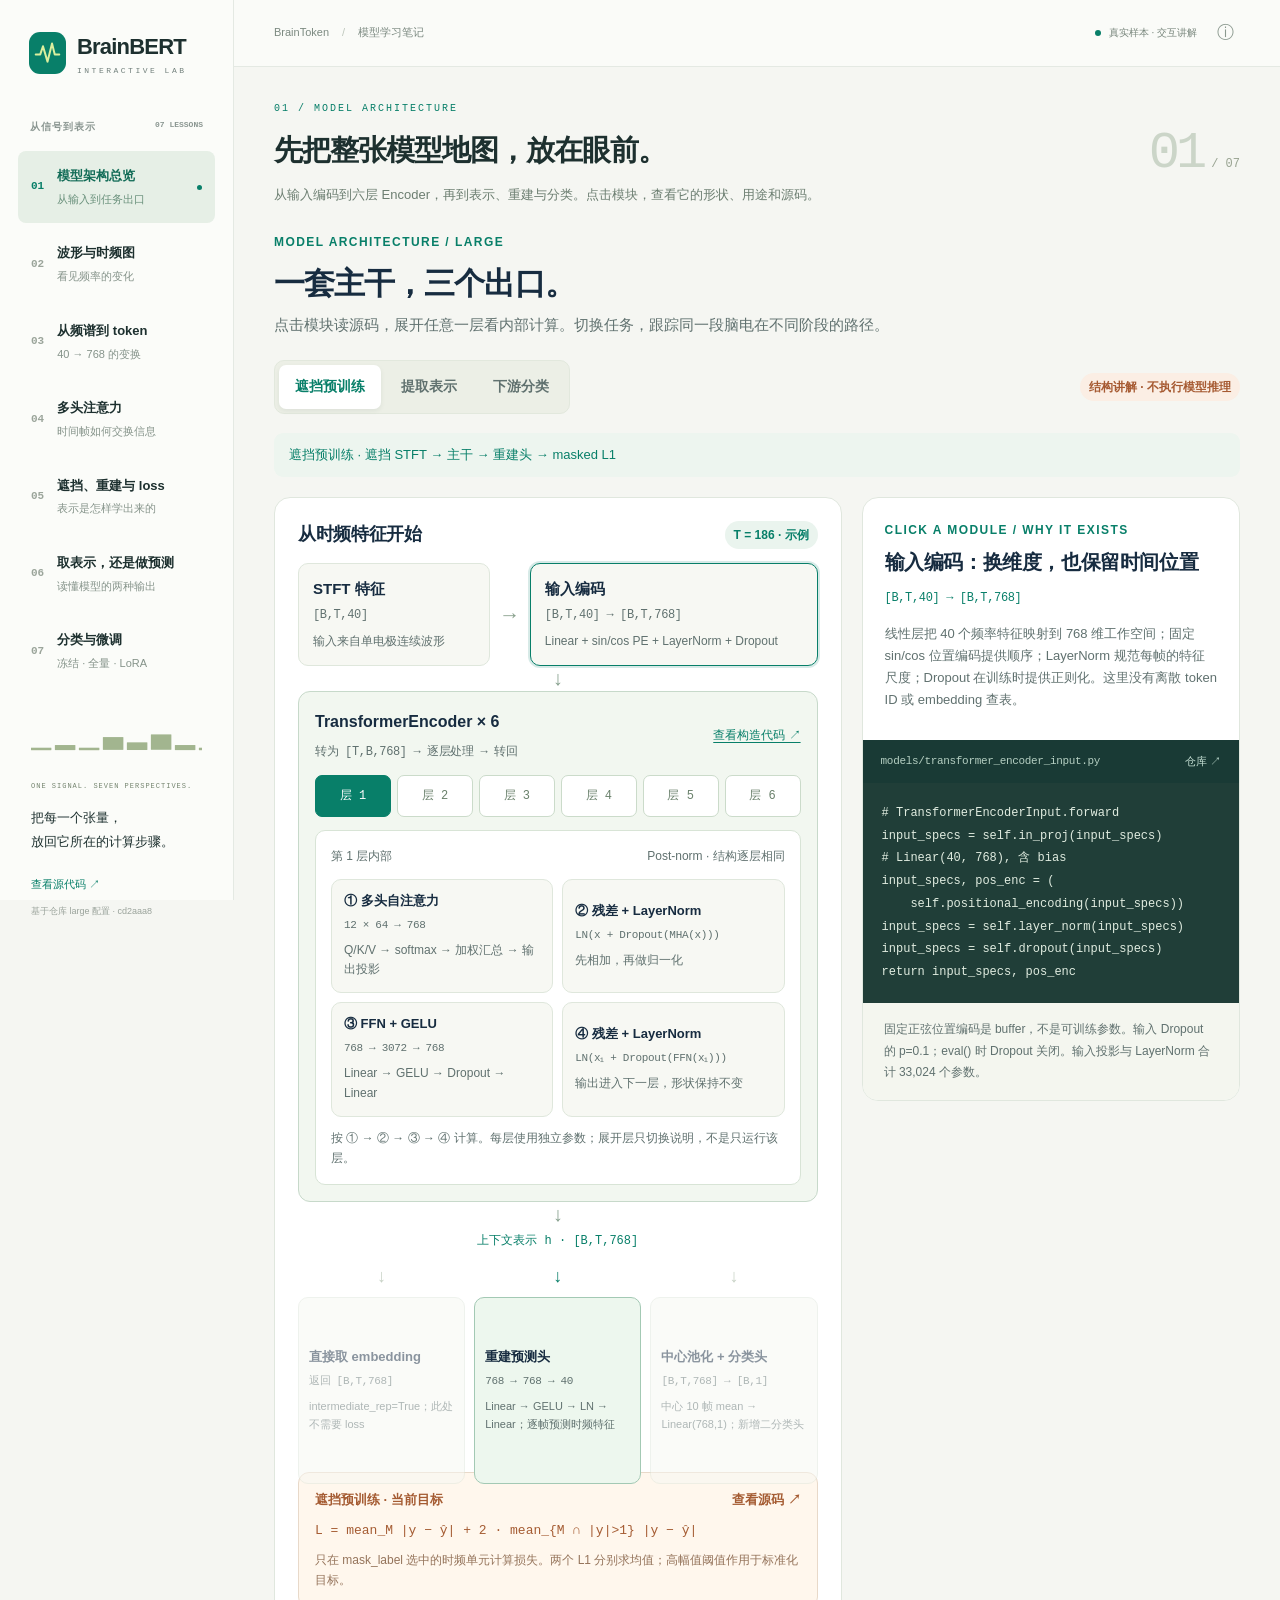
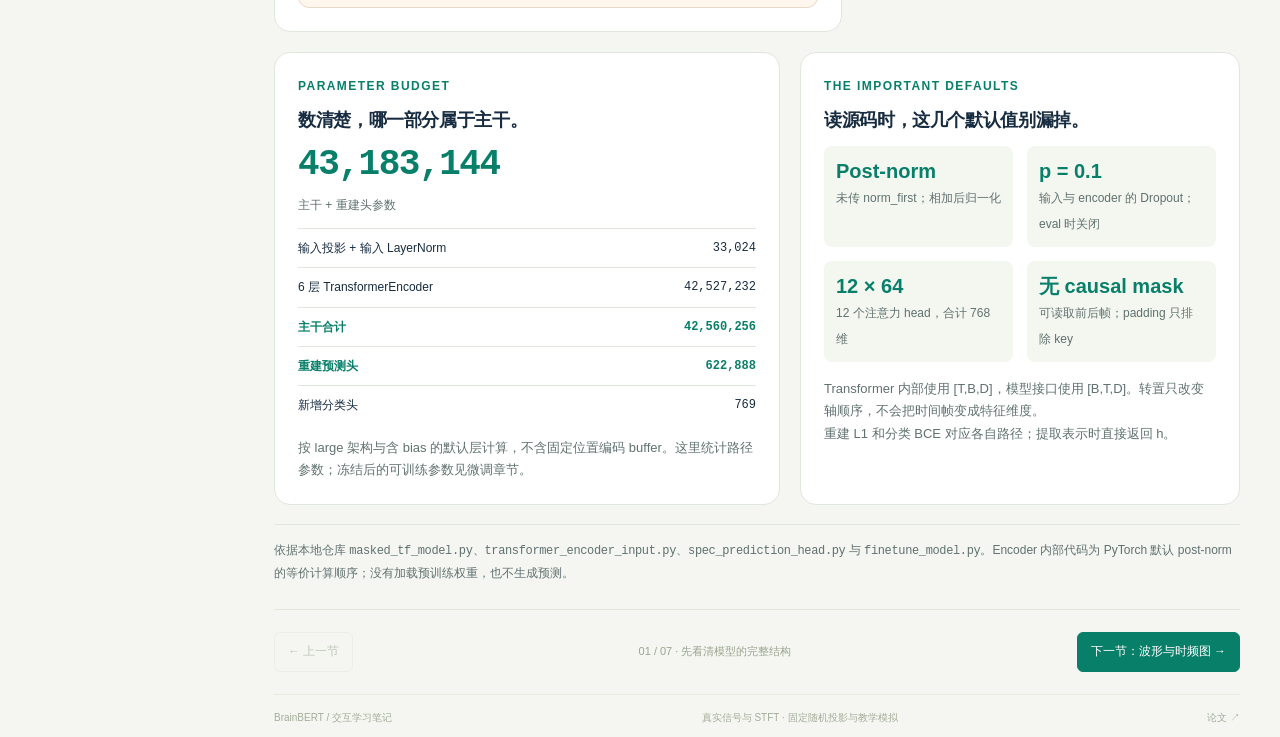
==== docs/index.html @ ba5e4ae4 "Publish BrainBERT interactive learning lab" ====
<!doctype html>
<html lang="zh-CN">
<head>
  <meta charset="UTF-8"><meta name="viewport" content="width=device-width, initial-scale=1.0">
  <meta name="description" content="从一段真实脑电出发，交互理解 BrainBERT 的 STFT、时间 token、多头注意力、遮挡重建、分类与微调。">
  <meta name="theme-color" content="#f5f6f2"><title>BrainBERT · 脑电表示实验室</title>
  <link rel="stylesheet" href="./styles.css">
</head>
<body>
<a class="skip" href="#main">跳到内容</a>
<aside class="sidebar">
  <a class="brand" href="#architecture" aria-label="BrainBERT 实验室首页"><span class="brand-mark"><svg viewBox="0 0 32 32" fill="none" aria-hidden="true"><path d="M3 17h5l3-9 5 17 5-20 3 12h5" stroke="currentColor" stroke-width="2.2" stroke-linejoin="round" stroke-linecap="round"/></svg></span><span>BrainBERT<small>INTERACTIVE LAB</small></span></a>
  <div class="nav-label">从信号到表示 <span>07 LESSONS</span></div>
  <nav id="navigation" aria-label="学习章节">
    <button class="nav-item active" data-page="0"><span class="nav-num">01</span><span>模型架构总览<small>从输入到任务出口</small></span><span class="nav-dot"></span></button>
    <button class="nav-item" data-page="1"><span class="nav-num">02</span><span>波形与时频图<small>看见频率的变化</small></span><span class="nav-dot"></span></button>
    <button class="nav-item" data-page="2"><span class="nav-num">03</span><span>从频谱到 token<small>40 → 768 的变换</small></span><span class="nav-dot"></span></button>
    <button class="nav-item" data-page="3"><span class="nav-num">04</span><span>多头注意力<small>时间帧如何交换信息</small></span><span class="nav-dot"></span></button>
    <button class="nav-item" data-page="4"><span class="nav-num">05</span><span>遮挡、重建与 loss<small>表示是怎样学出来的</small></span><span class="nav-dot"></span></button>
    <button class="nav-item" data-page="5"><span class="nav-num">06</span><span>取表示，还是做预测<small>读懂模型的两种输出</small></span><span class="nav-dot"></span></button>
    <button class="nav-item" data-page="6"><span class="nav-num">07</span><span>分类与微调<small>冻结 · 全量 · LoRA</small></span><span class="nav-dot"></span></button>
  </nav>
  <div class="sidebar-bottom"><div class="mini-wave" aria-hidden="true">▁▂▁▅▃▆▂▁▃▇▄▂▃▅▂▁▃▅▁</div><span class="eyebrow">ONE SIGNAL. SEVEN PERSPECTIVES.</span><p>把每一个张量，<br>放回它所在的计算步骤。</p><a href="https://github.com/czlwang/brainbert" target="_blank" rel="noopener noreferrer">查看源代码 ↗</a><small>基于仓库 large 配置 · cd2aaa8</small></div>
</aside>
<div class="workspace">
 <header class="topbar"><span class="breadcrumb">BrainToken <span>/</span> 模型学习笔记</span><div class="top-actions"><span class="status-dot"></span><span>真实样本 · 交互讲解</span><button class="icon-button" id="info-button" aria-label="查看数据与演示说明">ⓘ</button></div></header>
 <main id="main">
  <div class="page-heading"><div><div class="eyebrow" id="chapter-kicker">01 / MODEL ARCHITECTURE</div><h1 id="chapter-title">先把整张模型地图，放在眼前。</h1><p id="chapter-desc">从输入编码到六层 Encoder，再到表示、重建与分类。点击模块，查看它的形状、用途和源码。</p></div><span class="chapter-count" id="chapter-count">01<span>/ 07</span></span></div>
  <div class="sample-bar" id="sample-bar"><label class="source-field">信号来源<select id="signal-source"><option value="real">仓库真实样本 · 单电极 / 5 s</option><option value="synthetic">可调双频信号 · 教学合成</option></select></label><div class="sample-divider"></div><div class="frame-control"><button id="play" class="play-button" aria-label="播放时间帧">▶</button><label for="frame-slider">时间帧 <strong id="frame-number">094</strong><span id="frame-time">2.515 s</span></label><input id="frame-slider" type="range" min="0" max="185" value="93" aria-label="选中时间帧"></div><span class="shape-pill">[1, 186, 40]</span></div>
  <div id="synthetic-controls" class="synthetic-controls" hidden><label>低频 <input id="freq-a" type="range" min="5" max="50" value="12"><output id="freq-a-value">12 Hz</output></label><label>高频 <input id="freq-b" type="range" min="55" max="180" value="80"><output id="freq-b-value">80 Hz</output></label><label>高频振幅 <input id="amp-b" type="range" min="0" max="2" step="0.05" value="0.6"><output id="amp-b-value">0.60</output></label><span>信号为两种随时间变化的正弦 + 固定弱噪声；STFT 在浏览器实时计算。</span></div>
  <section class="lesson" data-lesson="0" id="architecture-container"></section>
  <section class="lesson" data-lesson="1" hidden>
   <div class="grid-main"><div class="card signal-card"><div class="card-head"><div><span class="eyebrow">TIME DOMAIN</span><h2>原始电压波形</h2></div><span class="tag">10,240 采样点</span></div><div class="canvas-wrap"><canvas id="waveform" data-height="174" role="img" aria-label="原始脑电波形，点击选择时间帧"></canvas></div><div class="plot-caption"><span><i class="legend-line"></i>连续电压 <span id="wave-unit">（单位依据原 demo 标注：µV）</span></span><span class="highlight-label">绿色窗口 = 当前 STFT 分析片段</span></div><div class="card-rule"></div><div class="card-head"><div><span class="eyebrow">TIME × FREQUENCY</span><h2>STFT 时频特征</h2></div><label class="stft-view-label">显示 <select id="stft-view" aria-label="选择时频图显示数值"><option value="zscore">标准化特征</option><option value="magnitude">STFT 幅值</option></select></label><div class="heat-legend"><span>低</span><i></i><span>高</span><small id="heat-scale">z-score</small></div></div><canvas id="spectrogram" data-height="244" role="img" aria-label="186帧40频点时频图，点击选择时间帧和频点"></canvas><div class="plot-caption"><span>点击任意位置，检查一帧、一频点。</span><span id="selected-cell">f = 61.44 Hz</span></div></div>
   <div class="side-stack"><div class="card frame-card"><div class="card-head"><div><span class="eyebrow">ONE COLUMN = ONE FRAME</span><h2>这一帧的 40 个特征</h2></div><span class="tag accent" id="spectrum-frame">t₉₄</span></div><canvas id="spectrum" data-height="216" role="img" aria-label="选中时间帧的40维频率特征"></canvas><div class="readout"><span id="band-readout">61.44 Hz</span><strong id="feature-readout">0.000</strong><small id="feature-unit">标准化幅值</small></div><p class="small muted" id="spectrum-note">横轴是频率。每一根柱子，都是这个时间帧的一项输入特征。</p></div><div class="card settings-card"><span class="eyebrow">THE ACTUAL SETTINGS</span><dl class="metric-list"><div><dt>采样率</dt><dd>2,048 <small>Hz</small></dd></div><div><dt>窗口长度</dt><dd>400 <small>点 / 195.3 ms</small></dd></div><div><dt>滑动步长</dt><dd>50 <small>点 / 24.4 ms</small></dd></div><div><dt>保留频点</dt><dd>40 <small>个 / 0–199.68 Hz</small></dd></div></dl></div></div></div>
   <div class="insight"><span class="insight-icon">↗</span><div><strong>采样点 ≠ 时间帧 ≠ token 维度。</strong><p>10,240 个采样点，先经 STFT 得到 206 帧；按频点做 z-score 后，两端各裁掉 10 帧，剩下 186 帧。每帧保留 40 个频率特征。</p></div><a href="https://github.com/czlwang/brainbert/blob/master/preprocessors/stft.py" target="_blank" rel="noopener noreferrer">stft.py ↗</a></div>
  </section>
  <section class="lesson" data-lesson="2" hidden>
   <div class="card"><div class="card-head"><div><span class="eyebrow">A TOKEN IS A TIME FRAME</span><h2>在时频图上，取出一列。</h2></div><span class="tag">连续特征，无离散 token ID</span></div><canvas id="token-heatmap" data-height="190" role="img" aria-label="点击时频图的一列选择时间token"></canvas><div class="token-strip" id="token-strip" aria-label="时间token选择"></div></div>
   <div class="projection-grid"><div class="card"><span class="eyebrow">01 / FREQUENCY FEATURES</span><h2>输入向量 <span class="mono">xₜ ∈ ℝ⁴⁰</span></h2><canvas id="input-vector" data-height="186" role="img" aria-label="40维输入向量"></canvas><p class="small muted">每个频点占一个维度。此处的 40 是特征数。</p></div><div class="projection-arrow" aria-hidden="true">→<small>W · x + b</small></div><div class="card projected-card"><div class="card-head"><div><span class="eyebrow">02 / INPUT EMBEDDING</span><h2>输入表示 <span class="mono">eₜ ∈ ℝ⁷⁶⁸</span></h2></div><span class="tag orange">固定随机参数演示</span></div><div class="segmented compact" id="projection-stages"><button data-stage="linear">线性投影</button><button data-stage="position">+ 位置编码</button><button data-stage="norm" class="selected">LayerNorm 后</button></div><canvas id="embedding-grid" data-height="186" role="img" aria-label="768维输入embedding色块图"></canvas><p class="small muted" id="projection-description">LayerNorm：调整当前 token 的 768 个维度；模型推理时 dropout 关闭。</p></div></div>
   <div class="grid-two"><div class="card equation-card"><span class="eyebrow">NOT A LOOKUP TABLE</span><div class="formula">eₜ = W xₜ + b</div><p><b>W: [768, 40]</b>，同一个投影用于所有时间帧。文本 token 通常用 ID 查表；这里对连续数值做线性变换。</p></div><div class="card equation-card"><span class="eyebrow">KEEP THE TIME ORDER</span><div class="formula smaller">PE(t, 2i) = sin(t / 10000<sup>2i/768</sup>)</div><p>另一半维度用 cos。此仓库使用固定正弦位置编码；输入投影参数通过训练学习。</p></div></div>
   <div class="insight"><span class="insight-icon">→</span><div><strong>40 → 768，序列长度始终是 186。</strong><p>768 是每个时间帧的表示维度。这里绘制的投影使用固定随机参数，便于解释计算；它不是预训练模型的 embedding。</p></div><a href="https://github.com/czlwang/brainbert/blob/master/models/transformer_encoder_input.py" target="_blank" rel="noopener noreferrer">查看代码 ↗</a></div>
  </section>
  <section class="lesson" data-lesson="3" hidden>
   <div class="attention-toolbar card"><div><span class="eyebrow">12 HEADS · 64 DIM / HEAD</span><h2>同一个时间帧，12 种读取方式。</h2></div><div class="attention-options"><label>教学温度 <input id="temperature" type="range" min="0.3" max="2" step="0.1" value="1"><output id="temperature-value">1.0</output></label><label class="check-label"><input type="checkbox" id="padding-toggle"> 末 20 帧设为 padding</label></div><div class="head-selector" id="head-selector"></div></div>
   <div class="grid-main"><div class="card"><div class="card-head"><div><span class="eyebrow">QUERY × KEY</span><h2>谁在读取谁？</h2></div><span class="tag orange">随机投影的真实数学计算</span></div><canvas id="attention-map" data-height="360" role="img" aria-label="186乘186注意力矩阵，横轴key，纵轴query，点击选择一对时间帧"></canvas><div class="plot-caption"><span>横轴 key · 纵轴 query；颜色表示当前 head 内的相对强度</span><span>每一行权重和 = 1</span></div></div><div class="side-stack"><div class="card"><span class="eyebrow">SELECTED QUERY</span><h2 id="attention-query-title">时间帧 094 在关注哪里</h2><canvas id="attention-row" data-height="144" role="img" aria-label="当前query对全部key的注意力分布"></canvas><div id="attention-top" class="attention-top"></div></div><div class="card equation-card"><span class="eyebrow">SCALED DOT-PRODUCT</span><div class="formula smaller">A = softmax(QKᵀ / √64)</div><p>Q、K 决定读取权重；V 携带被汇总的内容。每个 head 的 Q/K/V 都是 <b>[186, 64]</b>。</p><p class="small muted">本页没有因果遮挡，允许关注前后时间帧。温度是额外教学控件，默认 1。</p></div></div></div>
   <div class="qkv-grid" id="qkv-cards"></div><div class="insight"><span class="insight-icon">↔</span><div><strong>注意力矩阵的两条轴，都是时间。</strong><p>40 个频率特征在 token 内部。12 个 head 拼接后恢复 768 维，再做输出投影。此页使用固定随机参数，不能据此判断模型学到了哪种脑电模式。</p></div></div>
  </section>
  <section class="lesson" data-lesson="4" hidden>
   <div class="card mask-controls"><div><span class="eyebrow">MASKED RECONSTRUCTION</span><div class="segmented" id="mask-modes"><button data-mask="time">时间遮挡</button><button data-mask="freq">频率遮挡</button><button data-mask="both" class="selected">两者叠加</button></div></div><label>候选起点概率 <input id="mask-prob" type="range" min="0.02" max="0.3" step="0.01" value="0.10"><output id="mask-prob-value">0.10</output></label><label>模拟误差幅度 <input id="error-scale" type="range" min="0" max="2" step="0.05" value="0.5"><output id="error-scale-value">0.50</output></label><button class="btn" id="remask">↻ 换一组遮挡</button></div>
   <div class="grid-two mask-maps"><div class="card"><div class="card-head"><h2><span class="step-label">A</span>原始目标</h2><span class="tag">target [186, 40]</span></div><canvas id="mask-target" data-height="180" role="img" aria-label="原始目标时频图"></canvas></div><div class="card"><div class="card-head"><h2><span class="step-label">B</span>遮挡后的输入</h2><span class="tag" id="mask-count-label">mask_label</span></div><canvas id="mask-input" data-height="180" role="img" aria-label="遮挡后的时频图，标记监督位置"></canvas></div><div class="card"><div class="card-head"><h2><span class="step-label">C</span>模拟重建</h2><span class="tag orange">目标 + 可控误差</span></div><canvas id="mask-prediction" data-height="180" role="img" aria-label="为说明损失而生成的模拟重建图"></canvas></div><div class="card"><div class="card-head"><h2><span class="step-label">D</span>参与 loss 的误差</h2><span class="tag">仅监督位置</span></div><canvas id="mask-error" data-height="180" role="img" aria-label="只显示被选中监督位置的绝对误差"></canvas></div></div>
   <div class="loss-equation card"><div><span class="eyebrow">THE ACTUAL TRAINING OBJECTIVE</span><div class="formula smaller">L = L1<sub>M</sub> + α · L1<sub>M ∩ |y|&gt;1</sub></div><label class="alpha-control">α <input id="loss-alpha" type="range" min="0" max="4" step="0.25" value="2"><output id="loss-alpha-value">2.00</output></label></div><div class="loss-numbers"><div><small>遮挡位置 L1</small><strong id="loss-base">—</strong></div><span>+</span><div><small>α × 高幅值位置 L1</small><strong id="loss-high">—</strong></div><span>=</span><div class="loss-total"><small>总 loss</small><strong id="loss-total">—</strong></div></div></div>
   <div class="mask-inspector" id="mask-inspector"></div><div class="grid-two"><div class="note-card"><b>选中监督 ≠ 一定填零</b><p>fixed 策略的每个选中跨度：80% 置零、10% 用其他片段替换、10% 保持原值；它们都会参与 loss。时间宽度 1–5 帧，频率宽度 1–2 个频点。</p></div><div class="note-card"><b>重建 mask ≠ padding mask</b><p><code>mask_label [B,T,40]</code> 选择监督位置（输入图浅色网格）；<code>src_key_padding_mask [B,T]</code> 排除补齐的 key。候选起点概率也不等于最终遮挡比例。</p></div></div><div class="insight"><span class="insight-icon">∂</span><div><strong>高幅值，是标准化后 |y| &gt; 1。</strong><p>两个 L1 分别求均值，再加权求和。此页预测由目标叠加误差生成，只演示损失计算，没有调用 BrainBERT 推理。</p></div><a href="https://github.com/czlwang/brainbert/blob/master/criterions/pretrain_masked_criterion.py" target="_blank" rel="noopener noreferrer">loss 源码 ↗</a></div>
  </section>
  <section class="lesson" data-lesson="5" hidden>
   <div class="card"><div class="card-head"><div><span class="eyebrow">SAME BACKBONE, DIFFERENT EXIT</span><h2>你需要在哪一层取结果？</h2></div><span class="tag">先加载 .pth，再做前向计算</span></div><div class="segmented output-tabs" id="output-modes"><button data-output="embedding" class="selected">提取 embedding</button><button data-output="reconstruction">预训练重建</button><button data-output="classification">下游分类</button></div><div id="output-pipeline" class="output-pipeline"></div><div class="output-result" id="output-result"></div></div>
   <div class="grid-two output-detail"><div class="card"><span class="eyebrow">FOLLOW THE SHAPES</span><h2 id="output-detail-title">每帧一个 768 维表示</h2><canvas id="output-visual" data-height="244" role="img" aria-label="输出张量结构示意"></canvas><p class="small muted" id="output-visual-note">色块仅示意张量结构，不是预训练 Transformer 输出。</p></div><div class="code-card"><div class="code-head"><span id="code-source">masked_tf_model.py</span><span class="code-dot"></span></div><pre id="output-code"></pre><div class="code-explanation" id="output-explanation"></div></div></div><div class="insight"><span class="insight-icon">.pth</span><div><strong>权重文件保存参数，embedding 是输入经过参数计算后的结果。</strong><p>输入投影和 Transformer 都属于预训练主干。分类时跳过重建头，新增分类头，并用带标签的数据训练。</p></div></div>
  </section>
  <section class="lesson" data-lesson="6" id="finetune-container" hidden></section>
  <div class="lesson-footer"><button class="btn ghost" id="previous">← 上一节</button><span id="lesson-progress">01 / 07 · 先看清模型的完整结构</span><button class="btn primary" id="next">下一节：波形与时频图 →</button></div>
  <footer class="site-footer"><span>BrainBERT / 交互学习笔记</span><span>真实信号与 STFT · 固定随机投影与教学模拟</span><a href="https://arxiv.org/abs/2302.14367" target="_blank" rel="noopener noreferrer">论文 ↗</a></footer>
 </main>
</div>
<dialog id="info-dialog"><div class="dialog-top"><span class="eyebrow">DATA & COMPUTATION</span><button class="icon-button" id="close-info" aria-label="关闭说明">×</button></div><h2>哪些是真实的，哪些是演示？</h2><p><b>真实样本：</b>仓库 notebooks/example_wav_1.npy，单电极 10,240 点。采样率 2,048 Hz，依据原 demo；µV 也依据 demo 纵轴标注，文件本身不含单位元数据。</p><p><b>真实预处理：</b>按训练代码计算 STFT 幅值、逐频点 z-score、两侧各裁 10 帧。demo 的裁剪与标准化顺序不同，本页采用训练实现。</p><p><b>数学演示：</b>输入投影和 Q/K/V 使用固定随机权重。softmax、加权求和、L1、BCE 都按公式计算。</p><p><b>尚未加载预训练权重：</b>重建与分类结果是教学数值；不代表模型性能。LoRA 是扩展教学方案，原仓库未实现。</p><p><b>微调术语：</b>“popt”暂按 PEFT/LoRA 理解，同时展示仓库实际支持的冻结主干与全量分类微调。</p><a class="btn primary" href="https://github.com/czlwang/brainbert" target="_blank" rel="noopener noreferrer">阅读代码 ↗</a></dialog>
<div id="loading" class="loading-overlay"><span class="loader"></span><span>正在展开一段脑电信号…</span></div>
<script type="module" src="./app.js"></script>
</body></html>
---- docs/styles.css ----
:root{--bg:#f5f6f2;--paper:#fff;--ink:#1d302f;--muted:#72807c;--line:#e4e9e3;--green:#087f69;--lime:#dbef9e;--orange:#c86b42;--mono:ui-monospace,SFMono-Regular,Consolas,'Liberation Mono',monospace;--sans:Inter,-apple-system,BlinkMacSystemFont,'Segoe UI','PingFang SC','Microsoft YaHei',sans-serif}
*{box-sizing:border-box}body{margin:0;background:var(--bg);color:var(--ink);font-family:var(--sans);font-size:14px;line-height:1.6}button,input,select{font:inherit}button,a,input,select{touch-action:manipulation}button{cursor:pointer}a{color:var(--green);text-decoration:none}a:hover{text-decoration:underline}button:focus-visible,a:focus-visible,input:focus-visible,select:focus-visible{outline:3px solid #d08c54;outline-offset:4px}button:disabled{cursor:default;opacity:.4}button{color:inherit}input[type=range]{accent-color:var(--green);cursor:pointer;height:18px}input[type=checkbox]{accent-color:var(--green)}[hidden]{display:none!important}.skip{position:fixed;top:-100px;left:20px;z-index:100;background:var(--green);color:#fff;padding:12px}.skip:focus{top:10px}.sidebar{position:fixed;inset:0 auto 0 0;width:234px;padding:29px 18px;background:#fbfcf9;border-right:1px solid var(--line);z-index:30;display:flex;flex-direction:column}.brand{display:flex;align-items:center;gap:11px;padding:0 11px;color:var(--ink);font-size:22px;font-weight:700;letter-spacing:-.8px}.brand:hover{text-decoration:none}.brand small{display:block;font-family:var(--mono);font-size:8px;letter-spacing:2.5px;font-weight:500;margin-top:1px;color:var(--muted)}.brand-mark{display:grid;place-items:center;background:var(--green);color:var(--lime);width:37px;height:42px;border-radius:11px}.brand-mark svg{width:29px}.nav-label{padding:41px 12px 16px;font-size:10px;font-weight:600;color:#8a9691;letter-spacing:1px;display:flex;justify-content:space-between}.nav-label span{font-family:var(--mono);font-size:8px;letter-spacing:0}.nav-item{width:100%;border:0;background:transparent;text-align:left;display:flex;align-items:center;gap:13px;padding:15px 13px;border-radius:8px;margin-bottom:5px;font-weight:600;font-size:13px;transition:background .18s}.nav-item:hover{background:#eff2ec}.nav-item.active{background:#e6efe6;color:#126c57}.nav-item small{display:block;font-size:10px;color:#85938a;font-weight:400;margin-top:4px}.nav-item.active small{color:#69907b}.nav-num{font-family:var(--mono);font-size:11px;color:#9ba59b}.nav-item.active .nav-num{color:var(--green)}.nav-dot{margin-left:auto;width:5px;height:5px;border-radius:50%;background:transparent}.active .nav-dot{background:var(--green)}.sidebar-bottom{margin-top:auto;padding:28px 13px 0}.mini-wave{letter-spacing:2px;color:#a2b58f;font-size:22px;margin-bottom:16px;overflow:hidden;white-space:nowrap}.sidebar-bottom .eyebrow{font-size:7px;letter-spacing:1px}.sidebar-bottom p{font-size:13px;line-height:1.8;font-weight:500;margin:12px 0 19px}.sidebar-bottom a{font-size:11px}.sidebar-bottom small{display:block;color:#9aa39b;font-size:9px;margin-top:10px}.workspace{margin-left:234px}.topbar{height:67px;border-bottom:1px solid var(--line);display:flex;justify-content:space-between;align-items:center;padding:0 40px;background:rgba(251,252,249,.9)}.breadcrumb{font-size:11px;color:#7b8980}.breadcrumb span{margin:0 10px;color:#bec7bc}.top-actions{display:flex;align-items:center;gap:8px;font-size:10px;color:#78867c}.status-dot{width:6px;height:6px;background:var(--green);border-radius:50%}.icon-button{border:0;background:transparent;font-size:20px;padding:0 6px;color:#8b998f}.top-actions .icon-button{font-size:17px;margin-left:6px}main{max-width:1440px;margin:0 auto;padding:34px 40px 12px}.page-heading{display:flex;justify-content:space-between;gap:25px;align-items:center;margin-bottom:25px}.eyebrow{font-family:var(--mono);color:#8a998f;font-size:9px;font-weight:500;letter-spacing:1.6px}.page-heading .eyebrow{color:var(--green);font-size:10px;letter-spacing:2px}.page-heading h1{font-size:29px;letter-spacing:-1px;font-weight:650;margin:10px 0}.page-heading p{color:#7c8980;font-size:12px;margin:0;max-width:780px;line-height:1.8}.chapter-count{font-size:52px;letter-spacing:-4px;font-family:var(--mono);font-weight:300;color:#cbd5c8;white-space:nowrap}.chapter-count span{font-size:12px;letter-spacing:0;color:#98a391;margin-left:8px}.sample-bar{background:#eef1e9;border:1px solid #e3e8dc;display:flex;align-items:center;gap:19px;padding:13px 17px;border-radius:9px;margin-bottom:23px;min-height:68px}.source-field{font-size:9px;color:#8b9788;min-width:218px}.source-field select{display:block;border:0;background:transparent;color:#344b3d;font-size:11px;font-weight:550;padding:3px 15px 0 0;max-width:245px}.sample-divider{height:31px;width:1px;background:#dbe2d4}.frame-control{display:flex;align-items:center;gap:13px;flex:1}.play-button{border:1px solid #d2dccc;border-radius:50%;width:28px;height:28px;background:#fbfcf8;color:#65815c;font-size:9px;flex-shrink:0}.frame-control label{white-space:nowrap;font-size:10px;color:#6e8267}.frame-control strong{font-family:var(--mono);font-size:13px;color:#2c583d;margin-left:7px}.frame-control label span{display:block;font-family:var(--mono);font-size:9px;text-align:right;margin-top:0;color:#8a9b80}.frame-control input{min-width:45px;width:100%;margin-left:3px}.shape-pill{font-family:var(--mono);font-size:10px;color:#718366;white-space:nowrap;padding:5px 9px;border:1px solid #d8e2ce;border-radius:5px;background:#f8faf4}.synthetic-controls{display:flex;flex-wrap:wrap;gap:14px 24px;padding:15px 19px;margin:-10px 0 22px;background:#fff8f1;border:1px solid #efe2d4;border-radius:8px}.synthetic-controls label{display:flex;align-items:center;font-size:11px;gap:10px}.synthetic-controls input{width:110px}.synthetic-controls output{font-family:var(--mono);width:49px}.synthetic-controls>span{width:100%;color:#a28b76;font-size:10px}.card{background:var(--paper);border:1px solid var(--line);border-radius:10px;padding:20px;min-width:0;box-shadow:0 2px 2px #23482b02}.card h2{font-size:14px;letter-spacing:-.2px;font-weight:600;margin:4px 0 14px;line-height:1.6}.card-head{display:flex;align-items:center;justify-content:space-between;gap:10px;margin-bottom:10px}.card-head h2{margin:3px 0 0}.tag{font-family:var(--mono);font-size:9px;padding:4px 7px;border:1px solid #e6ebe4;color:#8b988c;border-radius:4px;background:#fcfdfa;white-space:nowrap}.tag.accent{color:var(--green);border-color:#d4e8dc;background:#f0f8f2}.tag.orange{background:#fff7ee;color:#b9835c;border-color:#f1e3d2}.grid-main{display:grid;grid-template-columns:minmax(0,1fr) 290px;gap:19px}.side-stack{display:flex;flex-direction:column;gap:18px;min-width:0}.signal-card{padding:20px 22px 15px}.canvas-wrap{margin-top:10px}canvas{width:100%;display:block;cursor:crosshair;min-width:0}.card-rule{border-top:1px solid #eef0eb;margin:20px 0 18px}.plot-caption{display:flex;justify-content:space-between;gap:10px;font-size:9px;color:#9aa499;margin-top:4px}.highlight-label{color:#6f9f7e}.legend-line{display:inline-block;background:#668984;width:13px;height:2px;vertical-align:middle;margin-right:5px}.heat-legend{display:flex;align-items:center;gap:6px;font-size:8px;color:#9ea79b}.heat-legend i{width:60px;height:5px;border-radius:4px;background:linear-gradient(90deg,#173b45,#4c8e85,#d4e9a2,#e3a251)}.heat-legend small{font-family:var(--mono);margin-left:1px;font-size:8px}.readout{display:flex;align-items:baseline;gap:10px;border-top:1px solid var(--line);padding-top:13px;margin-top:12px}.readout>span{font-size:11px;color:#839280;font-family:var(--mono)}.readout strong{font-family:var(--mono);font-weight:500;margin-left:auto;font-size:24px;color:var(--green)}.readout small{color:#9aa693;font-size:9px}.small{font-size:11px;line-height:1.8}.muted{color:var(--muted)}.frame-card p{margin-bottom:0}.settings-card{padding:18px 21px}.metric-list{margin:11px 0 0}.metric-list>div{display:flex;justify-content:space-between;align-items:baseline;padding:9px 0;border-bottom:1px solid #f0f2ec;gap:10px}.metric-list>div:last-child{border:0;padding-bottom:0}.metric-list dt{font-size:10px;color:#8e9a8c}.metric-list dd{font-family:var(--mono);font-size:12px;margin:0}.metric-list dd small{font-size:8px;color:#94a08e}.insight{display:flex;align-items:center;gap:16px;background:#ebf0e4;border:1px solid #e1e7d9;border-radius:8px;padding:17px 20px;margin-top:20px}.insight-icon{font-size:21px;font-family:var(--mono);color:#839a63;min-width:26px}.insight strong{font-size:12px;font-weight:600;color:#4e6941}.insight p{font-size:10px;color:#89977c;margin:4px 0 0;line-height:1.85}.insight a{font-family:var(--mono);font-size:9px;white-space:nowrap;margin-left:auto}.grid-two{display:grid;grid-template-columns:1fr 1fr;gap:19px;margin-top:19px}.mono{font-family:var(--mono);font-size:11px;font-weight:400;color:#8a9b8d}.token-strip{height:43px;display:flex;align-items:center;gap:2px;margin:5px 34px 0 45px;overflow:hidden}.token-strip button{border:0;padding:0;height:17px;background:#e7eee2;min-width:2px;flex:1;border-radius:2px}.token-strip button:nth-child(3n){background:#c5d8c1}.token-strip button.selected{background:var(--green);height:30px;min-width:4px;box-shadow:0 0 0 2px #d7ecdc}.projection-grid{display:grid;grid-template-columns:minmax(0,1fr) 45px minmax(0,1.5fr);gap:10px;margin-top:19px;align-items:stretch}.projection-grid .card h2{margin-bottom:12px}.projection-arrow{display:flex;flex-direction:column;align-items:center;justify-content:center;font-size:24px;color:#99a994}.projection-arrow small{font-family:var(--mono);font-size:8px;white-space:nowrap}.segmented{display:inline-flex;background:#f0f3ed;border:1px solid #e9ede4;padding:3px;border-radius:7px;gap:3px}.segmented button{border:0;background:transparent;padding:8px 14px;color:#8b9985;font-size:11px;border-radius:5px;white-space:nowrap}.segmented button.selected{background:white;color:var(--green);box-shadow:0 1px 3px #2b51341a}.segmented.compact{margin:0 0 15px}.segmented.compact button{font-size:9px;padding:6px 11px}.equation-card p{font-size:11px;color:#8a9787;line-height:1.85;margin-bottom:0}.formula{font-family:var(--mono);font-size:26px;color:#527b5b;margin:17px 0 9px;letter-spacing:-.8px}.formula.smaller{font-size:18px;letter-spacing:-.4px}.formula sup{font-size:10px}.attention-toolbar{display:flex;flex-wrap:wrap;justify-content:space-between;gap:14px;margin-bottom:19px}.attention-toolbar h2{margin-bottom:0}.attention-options{display:flex;flex-wrap:wrap;gap:15px;align-items:center}.attention-options label{font-size:10px;color:#8b9885;display:flex;gap:8px;align-items:center}.attention-options input[type=range]{width:90px}.attention-options output{font-family:var(--mono);color:#4a7148}.head-selector{width:100%;display:grid;grid-template-columns:repeat(12,1fr);gap:7px;padding-top:4px}.head-selector button{background:#fafbf8;border:1px solid #e6ece1;color:#8a9a80;border-radius:5px;padding:7px 3px;font-family:var(--mono);font-size:10px}.head-selector button.selected{background:var(--green);border-color:var(--green);color:white}.attention-top{margin-top:10px}.attention-top button{display:flex;justify-content:space-between;align-items:center;padding:6px 0;border:0;border-bottom:1px solid #f0f3ec;width:100%;background:transparent;color:#8b9b84;font-family:var(--mono);font-size:10px}.attention-top button:hover{color:var(--green)}.attention-top b{color:#5f8557;font-weight:500}.qkv-grid{display:grid;grid-template-columns:repeat(4,1fr);gap:15px;margin-top:19px}.qkv-grid .card{padding:17px}.qkv-grid h3{font-size:13px;margin:9px 0}.qkv-grid .numeric-vector{font-family:var(--mono);font-size:10px;color:#5f8a62;word-break:break-all;line-height:2}.qkv-grid p{font-size:9px;color:#95a08e;margin-bottom:0}.mask-controls{display:flex;align-items:center;justify-content:space-between;gap:13px;flex-wrap:wrap}.mask-controls .eyebrow{display:block;margin-bottom:6px}.mask-controls>label{font-size:10px;color:#8b9884;display:flex;flex-direction:column;position:relative;padding-right:30px}.mask-controls>label input{width:118px}.mask-controls output{position:absolute;right:0;bottom:3px;font-size:10px;font-family:var(--mono)}.btn{border:1px solid #dce4d5;border-radius:6px;background:white;padding:9px 13px;font-size:10px;color:#6f8664;display:inline-flex;align-items:center;justify-content:center;gap:6px;text-decoration:none;white-space:nowrap}.btn:hover{background:#f0f5e9;text-decoration:none}.btn.primary{background:var(--green);color:white;border-color:var(--green)}.btn.primary:hover{background:#076b59}.btn.ghost{background:transparent}.step-label{font-size:9px;font-family:var(--mono);background:#edf3e6;color:#7e9871;border-radius:4px;padding:4px 7px;margin-right:6px}.mask-maps .card{padding-bottom:12px}.loss-equation{margin-top:19px;display:flex;justify-content:space-between;align-items:center;gap:20px}.loss-equation .formula{margin:9px 0}.alpha-control{display:flex;align-items:center;gap:8px;font-size:10px;font-family:var(--mono);color:#8b9a80}.alpha-control input{width:100px}.alpha-control output{min-width:30px}.loss-numbers{display:flex;align-items:center;gap:15px;text-align:center}.loss-numbers small{font-size:9px;color:#98a48c;display:block}.loss-numbers strong{font-size:25px;font-family:var(--mono);font-weight:500;color:#6e8960}.loss-numbers>span{color:#bbc8b1}.loss-total{padding:12px 16px;background:#eff5e7;border-radius:7px}.loss-total strong{color:var(--green)}.mask-inspector{display:flex;flex-wrap:wrap;gap:10px 22px;font-size:10px;color:#9ca68f;background:#f0f3eb;border-radius:5px;padding:11px 16px;margin-top:12px;font-family:var(--mono)}.mask-inspector b{color:#73915d;font-weight:500}.note-card{padding:18px 20px;border-left:2px solid #dce6cf;background:#f0f3eb;border-radius:0 6px 6px 0}.note-card b{font-size:11px;color:#7c916c}.note-card p{font-size:10px;color:#98a38b;line-height:1.9;margin:6px 0 0}.note-card code{font-size:9px}.output-tabs{margin:9px 0 26px}.output-pipeline{display:flex;align-items:stretch;gap:12px;padding:8px 0 27px;overflow:auto}.flow-block{flex:1;min-width:115px;padding:17px 12px;background:#f7f9f4;border:1px solid #e0e8d8;border-radius:7px;position:relative}.flow-block:not(:last-child):after{content:'→';position:absolute;right:-13px;top:50%;transform:translateY(-50%);color:#a5b398;font-size:13px;z-index:2}.flow-block strong{display:block;font-size:11px;color:#637d54;white-space:nowrap}.flow-block span{display:block;font-size:9px;color:#9aa88d;font-family:var(--mono);margin-top:9px}.flow-block.active{background:#eaf3e4;border-color:#9bbd85}.flow-block.active strong{color:var(--green)}.flow-block.active:before{content:'OUTPUT';position:absolute;right:7px;top:-9px;font-family:var(--mono);font-size:7px;letter-spacing:1px;background:var(--green);color:white;padding:1px 5px;border-radius:3px}.flow-block.bypass{opacity:.4}.output-result{background:#f0f5e9;border:1px dashed #dbe7cc;border-radius:6px;padding:13px 17px;display:flex;justify-content:space-between;gap:15px;align-items:center;font-size:11px;color:#829571}.output-result strong{font-family:var(--mono);color:var(--green);font-size:15px}.code-card{border-radius:9px;overflow:hidden;background:#203b37;color:#c5d7be}.code-head{padding:13px 20px;background:#1a322f;display:flex;justify-content:space-between;font-size:10px;color:#8da99a;font-family:var(--mono)}.code-dot{height:5px;width:5px;background:#a6c788;border-radius:50%;align-self:center}.code-card pre{font-family:var(--mono);font-size:11px;line-height:2.1;margin:0;padding:24px 20px;white-space:pre-wrap;overflow-wrap:anywhere;color:#d1e5c3;min-height:206px}.code-explanation{border-top:1px solid #355048;margin:0 20px;padding:16px 0;color:#96ad9b;font-size:10px;line-height:1.9}.lesson-footer{border-top:1px solid #e1e7d9;padding:22px 0;display:flex;align-items:center;justify-content:space-between;gap:15px;margin-top:25px}.lesson-footer>span{font-size:10px;color:#99a48e}.site-footer{border-top:1px solid #e7ebdf;padding:15px 0 0;display:flex;justify-content:space-between;gap:15px;font-size:8px;color:#a3ac99}.site-footer a{color:#a3ac99}.loading-overlay{position:fixed;inset:0;background:#f5f6f2f5;z-index:60;display:flex;align-items:center;justify-content:center;gap:15px;color:#6f8962;font-size:13px}.loader{display:block;width:22px;height:22px;border:2px solid #d6e4cc;border-top-color:var(--green);border-radius:50%;animation:spin 1s linear infinite}@keyframes spin{to{transform:rotate(360deg)}}dialog{width:min(580px,calc(100vw - 36px));padding:28px;border:1px solid var(--line);border-radius:14px;box-shadow:0 24px 120px #163a3140;color:var(--ink);font-size:12px;line-height:1.9}dialog::backdrop{background:#1b392860;backdrop-filter:blur(4px)}dialog h2{font-size:21px;margin:16px 0}dialog p{color:#7d8c77}.dialog-top{display:flex;justify-content:space-between;align-items:center}.dialog-top .icon-button{font-size:25px}.check-label{white-space:nowrap}.error-message{max-width:500px;padding:30px;line-height:2;color:#a35b3b}.error-message button{margin-top:16px}
@media(min-width:1500px){main{padding-top:40px}.card{padding:23px}.grid-main{grid-template-columns:minmax(0,1fr) 310px}.page-heading h1{font-size:34px}.sidebar{width:250px}.workspace{margin-left:250px}}
@media(max-width:1220px){.sidebar{width:205px;padding-left:10px;padding-right:10px}.workspace{margin-left:205px}.topbar{padding:0 25px}main{padding:28px 25px 10px}.grid-main{grid-template-columns:minmax(0,1fr) 255px;gap:15px}.card{padding:17px}.tag{font-size:8px}.sample-bar{gap:12px}.source-field{min-width:185px}.source-field select{font-size:10px}.shape-pill{font-size:8px}.page-heading h1{font-size:26px}.projection-grid{grid-template-columns:minmax(0,1fr) 30px minmax(0,1.2fr);gap:8px}.loss-numbers{gap:10px}.loss-numbers strong{font-size:20px}.qkv-grid{gap:10px}.qkv-grid .card{padding:13px}.insight a{display:none}.head-selector{gap:5px}}
@media(max-width:1020px){.grid-main{grid-template-columns:1fr}.side-stack{display:grid;grid-template-columns:1fr 1fr;gap:15px}.frame-card canvas{max-height:150px}.side-stack .card{height:100%}.sample-bar{flex-wrap:wrap;gap:12px}.source-field{min-width:0}.frame-control{min-width:250px}.sample-divider{display:none}.shape-pill{display:none}.projection-grid{grid-template-columns:1fr}.projection-arrow{height:25px;flex-direction:row;gap:10px;transform:none;font-size:20px}.projection-arrow small{font-size:10px}.qkv-grid{grid-template-columns:1fr 1fr}.loss-equation{align-items:flex-start;flex-direction:column}.loss-numbers{width:100%;justify-content:space-between}.loss-numbers strong{font-size:24px}.output-pipeline{flex-wrap:wrap;gap:12px}.flow-block{min-width:120px;flex-basis:25%}.flow-block:not(:last-child):after{display:none}.mask-controls .segmented button{padding:7px 10px}.attention-options{width:100%;justify-content:space-between}}
@media(max-width:760px){.sidebar{position:sticky;top:0;width:100%;height:auto;padding:11px 14px 0;display:block;border-right:0;border-bottom:1px solid var(--line);background:#fbfcf9f5;backdrop-filter:blur(8px)}.brand{font-size:18px;padding:0 3px;gap:8px}.brand-mark{width:30px;height:31px;border-radius:8px}.brand-mark svg{width:24px}.brand small{display:none}.nav-label,.sidebar-bottom{display:none}.sidebar nav{display:flex;gap:3px;overflow-x:auto;scrollbar-width:none;padding-top:9px;padding-bottom:8px}.nav-item{width:auto;min-width:fit-content;margin:0;padding:8px 10px;gap:6px;border-radius:5px;font-size:10px}.nav-item small,.nav-dot{display:none}.nav-num{font-size:8px}.workspace{margin-left:0}.topbar{height:44px;padding:0 20px}.top-actions{font-size:8px}.breadcrumb{font-size:9px}main{padding:24px 18px 12px}.page-heading{gap:10px;margin-bottom:20px}.page-heading h1{font-size:24px;letter-spacing:-.7px;margin:8px 0}.page-heading .eyebrow{font-size:8px;letter-spacing:1.4px}.page-heading p{font-size:10px}.chapter-count{font-size:37px;letter-spacing:-3px;align-self:flex-start;line-height:1.3;padding-top:22px}.chapter-count span{display:block;font-size:9px;margin-top:5px;text-align:right}.sample-bar{padding:12px 13px;margin-bottom:17px;gap:9px}.source-field{width:100%;display:flex;align-items:center;gap:12px}.source-field select{font-size:10px;padding:0;max-width:none}.frame-control{width:100%;min-width:0}.frame-control label{font-size:9px}.frame-control strong{font-size:11px}.frame-control label span{font-size:8px}.play-button{width:25px;height:25px}.card{padding:16px 14px;border-radius:8px}.card h2{font-size:13px}.card-head{gap:7px}.card-head .tag{max-width:160px;overflow:hidden;text-overflow:ellipsis}.side-stack{grid-template-columns:1fr 1fr;gap:12px}.side-stack .card{padding:15px 12px}.side-stack h2{font-size:11px}.readout{gap:5px;flex-wrap:wrap}.readout strong{font-size:19px}.readout small{width:100%;text-align:right;font-size:8px}.metric-list>div{padding:11px 0;align-items:flex-start;gap:5px}.metric-list dt{font-size:9px}.metric-list dd{font-size:11px;text-align:right}.metric-list dd small{display:block;font-size:8px}.settings-card>.eyebrow{font-size:7px}.plot-caption{font-size:8px;flex-wrap:wrap;gap:3px}.heat-legend i{width:40px}.grid-two{gap:12px;margin-top:12px}.projection-grid{margin-top:15px}.equation-card .formula{font-size:20px}.equation-card .formula.smaller{font-size:13px}.equation-card p{font-size:10px}.insight{padding:14px 13px;gap:10px;margin-top:16px;align-items:flex-start}.insight strong{font-size:11px}.insight p{font-size:9px;line-height:1.9}.insight-icon{font-size:17px;min-width:20px}.token-strip{margin-left:40px;margin-right:15px;gap:1px}.head-selector{grid-template-columns:repeat(6,1fr);gap:5px}.head-selector button{font-size:9px;padding:6px}.attention-options label{font-size:9px;gap:5px}.attention-options input[type=range]{width:70px}.qkv-grid{gap:10px;margin-top:12px}.mask-maps{grid-template-columns:1fr}.mask-controls{gap:15px}.mask-controls>div{width:100%}.mask-controls>label{padding-right:32px}.mask-controls>label input{width:85px}.mask-controls .btn{margin-left:auto;font-size:9px;padding:7px 10px}.loss-equation{gap:14px}.loss-numbers{gap:7px}.loss-numbers small{font-size:8px}.loss-numbers strong{font-size:19px}.loss-total{padding:10px}.note-card{padding:14px 12px}.note-card p{font-size:9px}.note-card code{font-size:8px}.output-tabs{display:flex}.output-tabs button{flex:1;font-size:10px;padding:7px 8px}.flow-block{min-width:110px;padding:14px 10px}.flow-block strong{font-size:10px}.flow-block span{font-size:8px}.output-result{font-size:10px;flex-wrap:wrap}.output-detail{grid-template-columns:1fr}.code-card pre{font-size:10px}.lesson-footer{margin-top:20px;padding:18px 0}.lesson-footer>span{display:none}.btn{font-size:10px}.site-footer{font-size:8px}.site-footer>span:nth-child(2){display:none}.synthetic-controls input{width:90px}.synthetic-controls label{font-size:10px}.synthetic-controls{gap:12px}}
@media(prefers-reduced-motion:reduce){*,*:before,*:after{animation:none!important;transition:none!important;scroll-behavior:auto!important}}
/* Keep explanatory text readable alongside the dense scientific plots. */
.page-heading p{font-size:13px;color:#6c7e71}.card h2{font-size:15px}.small{font-size:12px}.muted{color:#6c7f72}.plot-caption{font-size:10px;color:#748570}.eyebrow{color:#74846f}.insight strong{font-size:13px}.insight p{font-size:12px;color:#718264}.insight a{font-size:10px}.metric-list dt{font-size:11px;color:#75856e}.metric-list dd{font-size:14px}.metric-list dd small{font-size:10px;color:#7e8c73}.equation-card p{font-size:12px;color:#74836a}.tag{font-size:10px}.segmented button{font-size:12px}.note-card b{font-size:12px}.note-card p{font-size:12px;color:#78876b}.note-card code{font-size:10px}.mask-inspector{font-size:11px;color:#748367}.loss-numbers small{font-size:11px;color:#768666}.attention-options label{font-size:11px;color:#75856d}.qkv-grid h3{font-size:14px}.qkv-grid p{font-size:11px;color:#7c896f}.qkv-grid .numeric-vector{font-size:11px}.flow-block strong{font-size:12px}.flow-block span{font-size:10px}.output-result{font-size:12px}.code-card pre{font-size:12px}.code-explanation{font-size:12px}.lesson-footer>span{font-size:11px}.nav-item small{font-size:11px}.source-field{font-size:10px}.source-field select{font-size:12px}.frame-control label{font-size:11px}.frame-control label span{font-size:10px}.btn{font-size:12px}.site-footer{font-size:10px}.ft-lab .ft-intro{display:none}.ft-lab{font-size:13px}.ft-lab .ft-panel{border-radius:10px;padding:21px}.ft-lab .ft-eyebrow{font-family:var(--mono);font-size:10px;color:#74846f;letter-spacing:1.5px}.ft-lab h3{font-size:17px}.ft-lab .ft-node{min-height:140px}.ft-lab .ft-mode-description{font-size:12px}.ft-lab .ft-mode{border-radius:7px}.ft-lab .ft-mode strong{font-size:14px}.ft-lab .ft-small{font-size:12px}.ft-lab .ft-formula{font-size:12px}.ft-lab .ft-btn{font-size:12px;min-height:36px;border-radius:6px}.ft-lab .ft-note{font-size:12px}.ft-lab .ft-node-title{font-size:13px}.ft-lab .ft-node-shape{font-size:10px}.ft-lab .ft-node-state{font-size:10px}.ft-lab .ft-stat{font-size:35px}.ft-lab .ft-two{gap:19px}.ft-lab .ft-footer{font-size:11px}.ft-lab .ft-metric dd{font-size:24px}
@media(max-width:760px){.page-heading p{font-size:12px}.page-heading h1{font-size:23px}.card h2{font-size:14px}.card-head .tag{font-size:9px;max-width:135px}.side-stack h2{font-size:12px}.plot-caption{font-size:9px}.source-field select{font-size:11px}.source-field{font-size:10px}.frame-control label{font-size:10px}.frame-control label span{font-size:9px}.insight strong{font-size:12px}.insight p{font-size:11px}.grid-two{grid-template-columns:1fr}.mask-maps{grid-template-columns:1fr}.qkv-grid{grid-template-columns:1fr 1fr}.equation-card p{font-size:12px}.attention-options label{font-size:10px}.tag{font-size:9px}.note-card p{font-size:11px}.loss-numbers small{font-size:9px}.loss-numbers strong{font-size:20px}.output-result{font-size:11px}.code-card pre{font-size:11px}.code-explanation{font-size:11px}.btn{font-size:11px}.site-footer{font-size:9px}.ft-lab .ft-node{min-height:85px}.ft-lab .ft-panel{padding:16px}.ft-lab .ft-node-title{font-size:13px}.ft-lab .ft-node-state{font-size:10px}.ft-lab .ft-mode-description{font-size:12px}.ft-lab .ft-formula{font-size:11px}}

.stft-view-label{display:flex;align-items:center;gap:5px;margin-left:auto;font-size:10px;color:#7b8c74}.stft-view-label select{font-size:10px;border:1px solid #dfe7d7;background:#f8fbf4;border-radius:4px;padding:4px 7px;color:#5b7850;max-width:115px}@media(max-width:760px){.signal-card .card-head{flex-wrap:wrap}.stft-view-label{font-size:9px}.stft-view-label select{font-size:9px}.signal-card .heat-legend{margin-left:auto}}
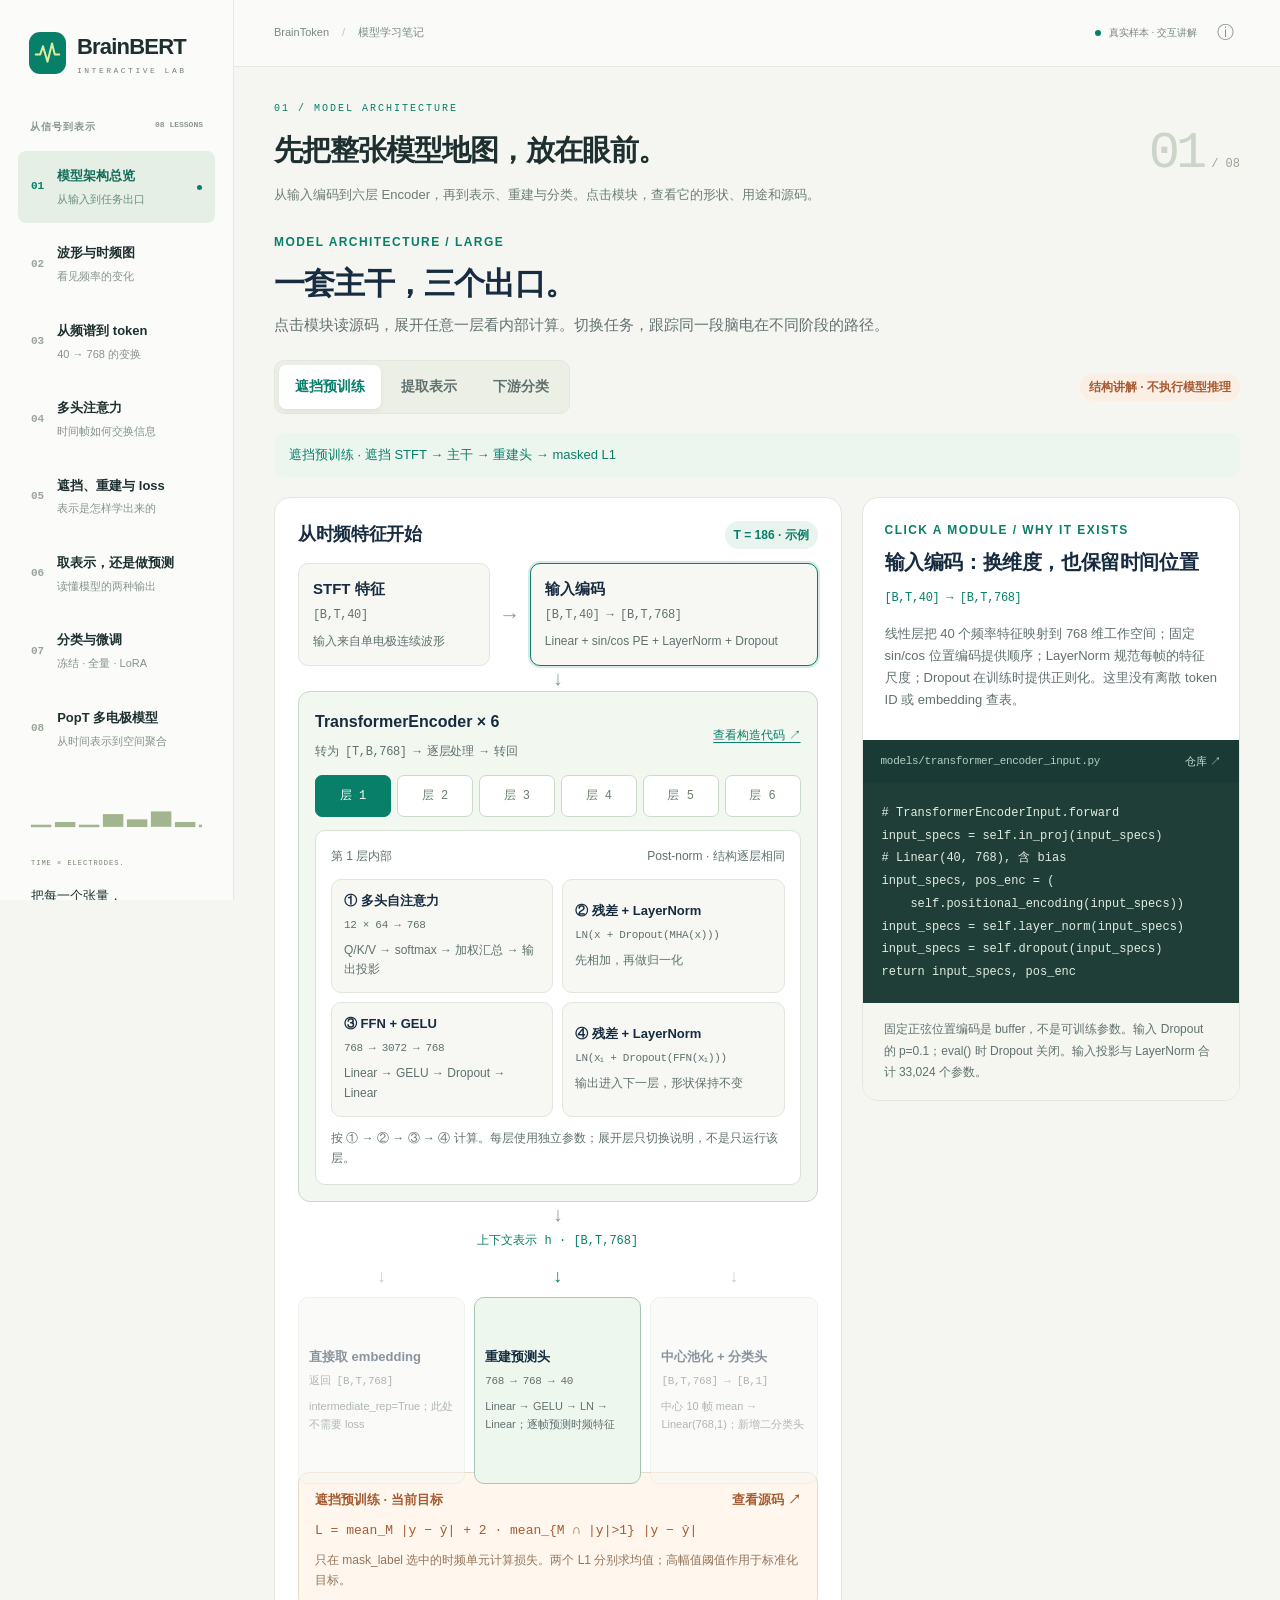
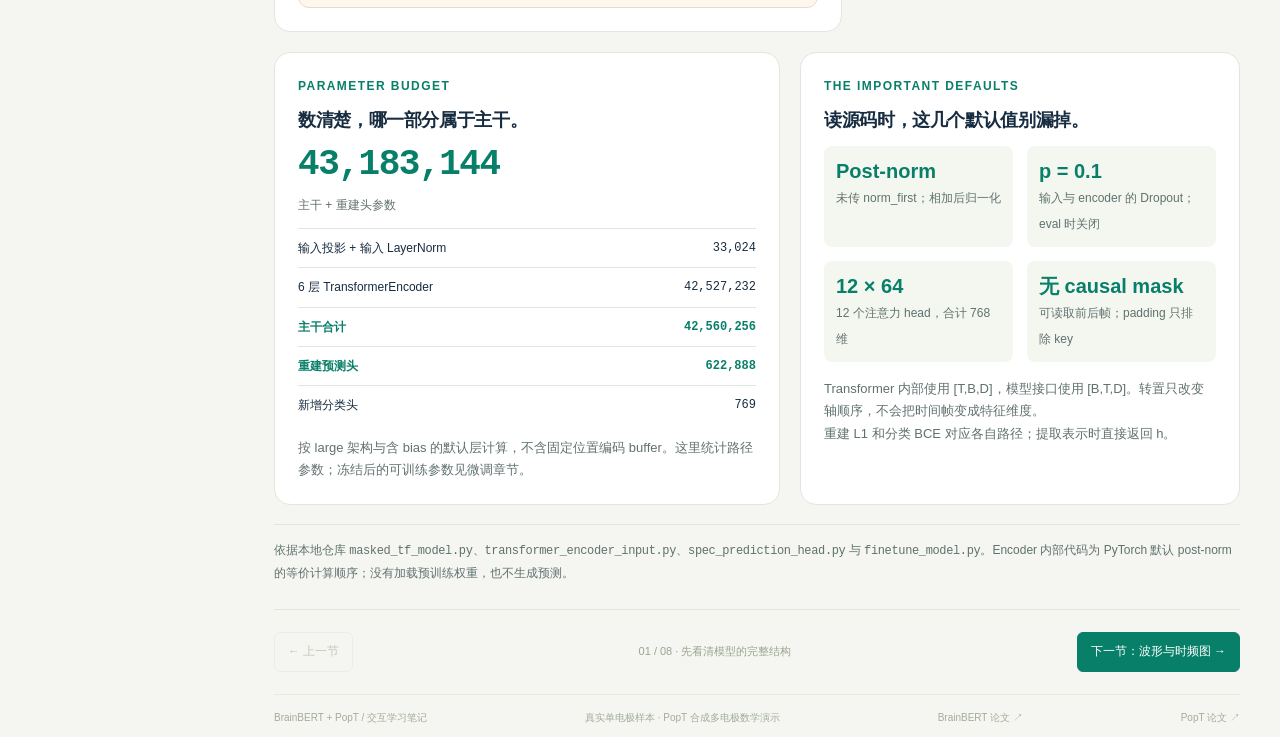
==== commit c7bb22d5: "Add interactive PopT architecture and multi-electrode learning lab" ====
--- a/docs/index.html
+++ b/docs/index.html
@@ -2,15 +2,16 @@
 <html lang="zh-CN">
 <head>
   <meta charset="UTF-8"><meta name="viewport" content="width=device-width, initial-scale=1.0">
-  <meta name="description" content="从一段真实脑电出发，交互理解 BrainBERT 的 STFT、时间 token、多头注意力、遮挡重建、分类与微调。">
-  <meta name="theme-color" content="#f5f6f2"><title>BrainBERT · 脑电表示实验室</title>
-  <link rel="stylesheet" href="./styles.css">
+  <meta name="description" content="交互理解 BrainBERT 与 Population Transformer (PopT)：从单电极 STFT 和时间表示，到多电极坐标编码、空间注意力、自监督与分类。">
+  <meta name="theme-color" content="#f5f6f2"><title>BrainBERT + PopT · 脑电表示实验室</title>
+  <link rel="stylesheet" href="./styles.css?v=popt-20261016">
+  <link rel="stylesheet" href="./popt.css?v=popt-20261016">
 </head>
 <body>
 <a class="skip" href="#main">跳到内容</a>
 <aside class="sidebar">
   <a class="brand" href="#architecture" aria-label="BrainBERT 实验室首页"><span class="brand-mark"><svg viewBox="0 0 32 32" fill="none" aria-hidden="true"><path d="M3 17h5l3-9 5 17 5-20 3 12h5" stroke="currentColor" stroke-width="2.2" stroke-linejoin="round" stroke-linecap="round"/></svg></span><span>BrainBERT<small>INTERACTIVE LAB</small></span></a>
-  <div class="nav-label">从信号到表示 <span>07 LESSONS</span></div>
+  <div class="nav-label">从信号到表示 <span>08 LESSONS</span></div>
   <nav id="navigation" aria-label="学习章节">
     <button class="nav-item active" data-page="0"><span class="nav-num">01</span><span>模型架构总览<small>从输入到任务出口</small></span><span class="nav-dot"></span></button>
     <button class="nav-item" data-page="1"><span class="nav-num">02</span><span>波形与时频图<small>看见频率的变化</small></span><span class="nav-dot"></span></button>
@@ -19,13 +20,14 @@
     <button class="nav-item" data-page="4"><span class="nav-num">05</span><span>遮挡、重建与 loss<small>表示是怎样学出来的</small></span><span class="nav-dot"></span></button>
     <button class="nav-item" data-page="5"><span class="nav-num">06</span><span>取表示，还是做预测<small>读懂模型的两种输出</small></span><span class="nav-dot"></span></button>
     <button class="nav-item" data-page="6"><span class="nav-num">07</span><span>分类与微调<small>冻结 · 全量 · LoRA</small></span><span class="nav-dot"></span></button>
+    <button class="nav-item" data-page="7"><span class="nav-num">08</span><span>PopT 多电极模型<small>从时间表示到空间聚合</small></span><span class="nav-dot"></span></button>
   </nav>
-  <div class="sidebar-bottom"><div class="mini-wave" aria-hidden="true">▁▂▁▅▃▆▂▁▃▇▄▂▃▅▂▁▃▅▁</div><span class="eyebrow">ONE SIGNAL. SEVEN PERSPECTIVES.</span><p>把每一个张量，<br>放回它所在的计算步骤。</p><a href="https://github.com/czlwang/brainbert" target="_blank" rel="noopener noreferrer">查看源代码 ↗</a><small>基于仓库 large 配置 · cd2aaa8</small></div>
+  <div class="sidebar-bottom"><div class="mini-wave" aria-hidden="true">▁▂▁▅▃▆▂▁▃▇▄▂▃▅▂▁▃▅▁</div><span class="eyebrow">TIME × ELECTRODES.</span><p>把每一个张量，<br>放回它所在的计算步骤。</p><a href="https://github.com/czlwang/brainbert" target="_blank" rel="noopener noreferrer">BrainBERT 源码 ↗</a><br><a href="https://github.com/czlwang/PopulationTransformer" target="_blank" rel="noopener noreferrer">PopT 源码 ↗</a><small>BrainBERT · cd2aaa8 / PopT · d237755</small></div>
 </aside>
 <div class="workspace">
  <header class="topbar"><span class="breadcrumb">BrainToken <span>/</span> 模型学习笔记</span><div class="top-actions"><span class="status-dot"></span><span>真实样本 · 交互讲解</span><button class="icon-button" id="info-button" aria-label="查看数据与演示说明">ⓘ</button></div></header>
  <main id="main">
-  <div class="page-heading"><div><div class="eyebrow" id="chapter-kicker">01 / MODEL ARCHITECTURE</div><h1 id="chapter-title">先把整张模型地图，放在眼前。</h1><p id="chapter-desc">从输入编码到六层 Encoder，再到表示、重建与分类。点击模块，查看它的形状、用途和源码。</p></div><span class="chapter-count" id="chapter-count">01<span>/ 07</span></span></div>
+  <div class="page-heading"><div><div class="eyebrow" id="chapter-kicker">01 / MODEL ARCHITECTURE</div><h1 id="chapter-title">先把整张模型地图，放在眼前。</h1><p id="chapter-desc">从输入编码到六层 Encoder，再到表示、重建与分类。点击模块，查看它的形状、用途和源码。</p></div><span class="chapter-count" id="chapter-count">01<span>/ 08</span></span></div>
   <div class="sample-bar" id="sample-bar"><label class="source-field">信号来源<select id="signal-source"><option value="real">仓库真实样本 · 单电极 / 5 s</option><option value="synthetic">可调双频信号 · 教学合成</option></select></label><div class="sample-divider"></div><div class="frame-control"><button id="play" class="play-button" aria-label="播放时间帧">▶</button><label for="frame-slider">时间帧 <strong id="frame-number">094</strong><span id="frame-time">2.515 s</span></label><input id="frame-slider" type="range" min="0" max="185" value="93" aria-label="选中时间帧"></div><span class="shape-pill">[1, 186, 40]</span></div>
   <div id="synthetic-controls" class="synthetic-controls" hidden><label>低频 <input id="freq-a" type="range" min="5" max="50" value="12"><output id="freq-a-value">12 Hz</output></label><label>高频 <input id="freq-b" type="range" min="55" max="180" value="80"><output id="freq-b-value">80 Hz</output></label><label>高频振幅 <input id="amp-b" type="range" min="0" max="2" step="0.05" value="0.6"><output id="amp-b-value">0.60</output></label><span>信号为两种随时间变化的正弦 + 固定弱噪声；STFT 在浏览器实时计算。</span></div>
   <section class="lesson" data-lesson="0" id="architecture-container"></section>
@@ -56,11 +58,12 @@
    <div class="grid-two output-detail"><div class="card"><span class="eyebrow">FOLLOW THE SHAPES</span><h2 id="output-detail-title">每帧一个 768 维表示</h2><canvas id="output-visual" data-height="244" role="img" aria-label="输出张量结构示意"></canvas><p class="small muted" id="output-visual-note">色块仅示意张量结构，不是预训练 Transformer 输出。</p></div><div class="code-card"><div class="code-head"><span id="code-source">masked_tf_model.py</span><span class="code-dot"></span></div><pre id="output-code"></pre><div class="code-explanation" id="output-explanation"></div></div></div><div class="insight"><span class="insight-icon">.pth</span><div><strong>权重文件保存参数，embedding 是输入经过参数计算后的结果。</strong><p>输入投影和 Transformer 都属于预训练主干。分类时跳过重建头，新增分类头，并用带标签的数据训练。</p></div></div>
   </section>
   <section class="lesson" data-lesson="6" id="finetune-container" hidden></section>
-  <div class="lesson-footer"><button class="btn ghost" id="previous">← 上一节</button><span id="lesson-progress">01 / 07 · 先看清模型的完整结构</span><button class="btn primary" id="next">下一节：波形与时频图 →</button></div>
-  <footer class="site-footer"><span>BrainBERT / 交互学习笔记</span><span>真实信号与 STFT · 固定随机投影与教学模拟</span><a href="https://arxiv.org/abs/2302.14367" target="_blank" rel="noopener noreferrer">论文 ↗</a></footer>
+  <section class="lesson" data-lesson="7" id="popt-container" hidden></section>
+  <div class="lesson-footer"><button class="btn ghost" id="previous">← 上一节</button><span id="lesson-progress">01 / 08 · 先看清模型的完整结构</span><button class="btn primary" id="next">下一节：波形与时频图 →</button></div>
+  <footer class="site-footer"><span>BrainBERT + PopT / 交互学习笔记</span><span>真实单电极样本 · PopT 合成多电极数学演示</span><a href="https://arxiv.org/abs/2302.14367" target="_blank" rel="noopener noreferrer">BrainBERT 论文 ↗</a><a href="https://arxiv.org/abs/2406.03044" target="_blank" rel="noopener noreferrer">PopT 论文 ↗</a></footer>
  </main>
 </div>
-<dialog id="info-dialog"><div class="dialog-top"><span class="eyebrow">DATA & COMPUTATION</span><button class="icon-button" id="close-info" aria-label="关闭说明">×</button></div><h2>哪些是真实的，哪些是演示？</h2><p><b>真实样本：</b>仓库 notebooks/example_wav_1.npy，单电极 10,240 点。采样率 2,048 Hz，依据原 demo；µV 也依据 demo 纵轴标注，文件本身不含单位元数据。</p><p><b>真实预处理：</b>按训练代码计算 STFT 幅值、逐频点 z-score、两侧各裁 10 帧。demo 的裁剪与标准化顺序不同，本页采用训练实现。</p><p><b>数学演示：</b>输入投影和 Q/K/V 使用固定随机权重。softmax、加权求和、L1、BCE 都按公式计算。</p><p><b>尚未加载预训练权重：</b>重建与分类结果是教学数值；不代表模型性能。LoRA 是扩展教学方案，原仓库未实现。</p><p><b>微调术语：</b>“popt”暂按 PEFT/LoRA 理解，同时展示仓库实际支持的冻结主干与全量分类微调。</p><a class="btn primary" href="https://github.com/czlwang/brainbert" target="_blank" rel="noopener noreferrer">阅读代码 ↗</a></dialog>
+<dialog id="info-dialog"><div class="dialog-top"><span class="eyebrow">DATA & COMPUTATION</span><button class="icon-button" id="close-info" aria-label="关闭说明">×</button></div><h2>哪些是真实的，哪些是演示？</h2><p><b>真实样本：</b>仓库 notebooks/example_wav_1.npy，单电极 10,240 点。采样率 2,048 Hz，依据原 demo；µV 也依据 demo 纵轴标注，文件本身不含单位元数据。</p><p><b>真实预处理：</b>按训练代码计算 STFT 幅值、逐频点 z-score、两侧各裁 10 帧。demo 的裁剪与标准化顺序不同，本页采用训练实现。</p><p><b>数学演示：</b>输入投影和 Q/K/V 使用固定随机权重。softmax、加权求和、L1、BCE 都按公式计算。</p><p><b>尚未加载预训练权重：</b>重建与分类结果是教学数值；不代表模型性能。LoRA 是扩展教学方案，原仓库未实现。</p><p><b>PopT：</b>Population Transformer 是独立的多电极聚合模型，不是 PEFT/LoRA 的别称。第 08 节按官方源码展示架构；多电极活动与注意力使用合成数据和固定随机参数，不代表预训练权重或真实脑连接。</p><a class="btn primary" href="https://github.com/czlwang/brainbert" target="_blank" rel="noopener noreferrer">阅读代码 ↗</a></dialog>
 <div id="loading" class="loading-overlay"><span class="loader"></span><span>正在展开一段脑电信号…</span></div>
-<script type="module" src="./app.js"></script>
+<script type="module" src="./app.js?v=popt-20261016"></script>
 </body></html>
--- a/docs/styles.css
+++ b/docs/styles.css
@@ -10,3 +10,6 @@
 @media(max-width:760px){.page-heading p{font-size:12px}.page-heading h1{font-size:23px}.card h2{font-size:14px}.card-head .tag{font-size:9px;max-width:135px}.side-stack h2{font-size:12px}.plot-caption{font-size:9px}.source-field select{font-size:11px}.source-field{font-size:10px}.frame-control label{font-size:10px}.frame-control label span{font-size:9px}.insight strong{font-size:12px}.insight p{font-size:11px}.grid-two{grid-template-columns:1fr}.mask-maps{grid-template-columns:1fr}.qkv-grid{grid-template-columns:1fr 1fr}.equation-card p{font-size:12px}.attention-options label{font-size:10px}.tag{font-size:9px}.note-card p{font-size:11px}.loss-numbers small{font-size:9px}.loss-numbers strong{font-size:20px}.output-result{font-size:11px}.code-card pre{font-size:11px}.code-explanation{font-size:11px}.btn{font-size:11px}.site-footer{font-size:9px}.ft-lab .ft-node{min-height:85px}.ft-lab .ft-panel{padding:16px}.ft-lab .ft-node-title{font-size:13px}.ft-lab .ft-node-state{font-size:10px}.ft-lab .ft-mode-description{font-size:12px}.ft-lab .ft-formula{font-size:11px}}
 
 .stft-view-label{display:flex;align-items:center;gap:5px;margin-left:auto;font-size:10px;color:#7b8c74}.stft-view-label select{font-size:10px;border:1px solid #dfe7d7;background:#f8fbf4;border-radius:4px;padding:4px 7px;color:#5b7850;max-width:115px}@media(max-width:760px){.signal-card .card-head{flex-wrap:wrap}.stft-view-label{font-size:9px}.stft-view-label select{font-size:9px}.signal-card .heat-legend{margin-left:auto}}
+
+/* Eight chapters remain reachable on shorter desktop windows. */
+@media(min-width:761px){.sidebar{overflow-y:auto;overscroll-behavior:contain}.sidebar>.brand,.sidebar>.nav-label,.sidebar>nav,.sidebar>.sidebar-bottom{flex-shrink:0}}
--- a/docs/popt.css
+++ b/docs/popt.css
@@ -0,0 +1,2 @@
+.pt-lab{--pt-green:#087f69;--pt-ink:#172c40;--pt-muted:#60716f;--pt-line:#dfe8df;--pt-orange:#da7549;color:var(--pt-ink);max-width:1260px;margin:auto;font-size:15px;line-height:1.7}.pt-lab *{box-sizing:border-box}.pt-lab button,.pt-lab select,.pt-lab input{font:inherit}.pt-lab button,.pt-lab select,.pt-lab input[type=range]{cursor:pointer}.pt-lab button:focus-visible,.pt-lab a:focus-visible,.pt-lab select:focus-visible,.pt-lab input:focus-visible{outline:3px solid var(--pt-orange);outline-offset:3px}.pt-lab h2{font-size:clamp(25px,3vw,35px);line-height:1.25;letter-spacing:-.045em;margin:0 0 12px}.pt-lab h3{font-size:20px;line-height:1.4;letter-spacing:-.025em;margin:0 0 10px}.pt-lab h4{font-size:16px;margin:0 0 8px}.pt-lab p{margin:0 0 12px}.pt-lab a{color:var(--pt-green);text-underline-offset:3px}.pt-kicker{font-size:11px;font-weight:750;letter-spacing:.16em;color:var(--pt-green);margin-bottom:6px}.pt-muted{color:var(--pt-muted)}.pt-small{font-size:12px}.pt-mono{font-family:ui-monospace,SFMono-Regular,Consolas,monospace;letter-spacing:-.025em}.pt-intro{max-width:850px;margin-bottom:24px}.pt-badges{display:flex;flex-wrap:wrap;gap:8px;margin:15px 0}.pt-badge{display:inline-flex;align-items:center;padding:4px 10px;border-radius:20px;background:#e9f3ee;color:var(--pt-green);font-size:12px;font-weight:650}.pt-badge-warm{color:#a65833;background:#fff0df}.pt-section{margin:28px 0}.pt-section-head{display:flex;justify-content:space-between;align-items:end;gap:20px;margin-bottom:16px}.pt-step{font-size:12px;letter-spacing:.1em;color:var(--pt-green);font-weight:750}.pt-card{min-width:0;border:1px solid var(--pt-line);background:#fff;border-radius:15px;padding:22px}.pt-grid{display:grid;grid-template-columns:minmax(0,1.4fr) minmax(300px,1fr);gap:18px}.pt-flow{display:grid;grid-template-columns:1fr 26px 1fr;align-items:stretch;gap:8px}.pt-node{padding:13px;text-align:left;border:1px solid var(--pt-line);border-radius:10px;background:#f8faf6;color:var(--pt-ink);min-width:0;transition:background .15s,border-color .15s}.pt-node:hover{border-color:#74ad96}.pt-node[aria-pressed=true]{background:#e9f5ee;border-color:var(--pt-green);box-shadow:0 0 0 1px var(--pt-green)}.pt-node strong,.pt-node span{display:block}.pt-node strong{font-size:14px}.pt-node span{font-size:12px;color:var(--pt-muted);line-height:1.5;margin-top:5px}.pt-flow.pt-single{grid-template-columns:1fr}.pt-arrow{align-self:center;justify-self:center;color:#91a69b;font-size:21px}.pt-wide{grid-column:1/-1}.pt-center-arrow{text-align:center;color:#91a69b;font-size:20px;line-height:1.6}.pt-encoder{background:#f2f7f0;border:1px solid #d4e3d4;border-radius:12px;padding:15px;margin:0}.pt-encoder-head{display:flex;justify-content:space-between;align-items:center;gap:12px}.pt-encoder-head .pt-node{background:#fff;flex:1}.pt-layers{display:grid;grid-template-columns:repeat(6,1fr);gap:6px;margin-top:12px}.pt-layers button{background:#fff;border:1px solid #d4e3d4;border-radius:6px;color:var(--pt-muted);padding:5px 0;font-size:12px}.pt-layers button[aria-expanded=true]{background:var(--pt-green);border-color:var(--pt-green);color:white}.pt-layer-detail{font-size:12px;padding:14px 10px 0}.pt-layer-step{display:flex;justify-content:space-between;gap:12px;border-bottom:1px solid #dce7d9;padding:7px 0}.pt-layer-step:last-child{border-bottom:0}.pt-layer-step code{font-size:11px;text-align:right}.pt-exits{display:grid;grid-template-columns:1fr 1fr;gap:8px}.pt-source{background:#fbfcf9;display:flex;flex-direction:column;gap:12px}.pt-source-shape{color:var(--pt-green);font-size:13px;font-weight:600;padding:10px;background:#eef5ec;border-radius:8px;word-break:break-word}.pt-source pre{background:#172e31;color:#e0f0e5;padding:15px;margin:0;border-radius:8px;white-space:pre-wrap;font-size:11px;line-height:1.7;overflow:auto}.pt-source-link .pt-mono{min-width:0;overflow-wrap:anywhere}.pt-source-link a{flex-shrink:0}.pt-source-link{margin-top:auto;font-size:12px;display:flex;gap:16px;justify-content:space-between}.pt-note{padding:13px 16px;border-left:3px solid #c7d9c7;background:#f1f6ed;color:var(--pt-muted);font-size:12px;border-radius:0 8px 8px 0;margin-top:15px}.pt-controls{display:flex;flex-wrap:wrap;align-items:center;gap:15px;padding:15px 17px;background:#f0f5ed;border:1px solid var(--pt-line);border-radius:12px;margin-bottom:16px}.pt-control{display:flex;align-items:center;gap:8px;font-size:12px;font-weight:600}.pt-control select{background:#fff;border:1px solid #cfddd0;border-radius:7px;padding:6px 9px;color:var(--pt-ink);min-height:33px}.pt-check{display:flex;align-items:center;gap:7px;font-size:12px;color:var(--pt-muted)}.pt-check input{accent-color:var(--pt-green)}.pt-toggle{display:flex;gap:5px;flex-wrap:wrap}.pt-toggle button{font-size:12px;padding:7px 11px;border:1px solid #cfddd0;background:#fff;border-radius:7px;color:var(--pt-muted)}.pt-toggle button[aria-pressed=true]{color:#fff;background:var(--pt-green);border-color:var(--pt-green)}.pt-experiment{display:grid;grid-template-columns:minmax(250px,.8fr) minmax(0,1.3fr);gap:17px}.pt-map{background:#f6f8f1;border:1px solid var(--pt-line);border-radius:12px;padding:15px}.pt-map-graphic{position:relative;width:100%;aspect-ratio:1.3;border-radius:9px;overflow:hidden;background:radial-gradient(ellipse at center,#edf3e3 0%,#edf3e3 61%,transparent 62%)}.pt-map-graphic svg{position:absolute;width:100%;height:100%;pointer-events:none}.pt-electrode{position:absolute;transform:translate(-50%,-50%);width:36px;height:36px;border-radius:50%;background:#fff;border:1.5px solid #a9c5b1;color:#45635b;font-size:10px!important;box-shadow:0 2px 3px #17322a10;z-index:1}.pt-electrode[aria-pressed=true]{background:var(--pt-green);border-color:var(--pt-green);color:#fff;box-shadow:0 0 0 5px #087f6919}.pt-query-cls{display:block;margin:8px auto 12px;border:1px solid #b6cdbd;background:#fff;color:var(--pt-green);border-radius:8px;font-size:12px;padding:5px 15px}.pt-query-cls[aria-pressed=true]{background:var(--pt-green);color:#fff}.pt-coords{display:grid;gap:7px;border-top:1px solid var(--pt-line);padding-top:14px;margin-top:10px}.pt-coordinate{display:grid;grid-template-columns:20px 1fr 36px;gap:8px;align-items:center;font-size:12px}.pt-coordinate input{width:100%;accent-color:var(--pt-green)}.pt-coordinate output{text-align:right;font-family:ui-monospace,monospace}.pt-coordinate-disabled{opacity:.5}.pt-coord-heading{font-size:12px;font-weight:650;margin:0 0 7px}.pt-matrix-scroll{overflow-x:auto;padding:2px 0 7px}.pt-matrix{display:grid;gap:3px;min-width:280px}.pt-matrix-label{display:flex;align-items:center;justify-content:center;font-size:9px;color:var(--pt-muted);min-height:23px;white-space:nowrap}.pt-matrix-cell{border:0;border-radius:3px;min-width:0;height:28px;padding:0;font-size:9px!important;font-variant-numeric:tabular-nums;color:#173f36}.pt-matrix-cell[data-query=true]{outline:1px solid var(--pt-green)}.pt-matrix-cell[aria-pressed=true]{outline:2px solid var(--pt-orange);outline-offset:0;position:relative;z-index:1}.pt-axis-caption{display:flex;justify-content:space-between;font-size:11px;color:var(--pt-muted);margin-bottom:10px}.pt-scale{height:8px;width:95px;display:inline-block;background:linear-gradient(90deg,#f0f7ee,#087f69);border-radius:10px;margin:0 7px;vertical-align:middle}.pt-reading{display:grid;grid-template-columns:repeat(3,1fr);gap:8px;margin:15px 0}.pt-reading>div{background:#f2f6ef;border-radius:8px;padding:11px}.pt-reading span{display:block;color:var(--pt-muted);font-size:10px}.pt-reading strong{display:block;font-family:ui-monospace,monospace;color:var(--pt-green);font-size:20px;font-weight:600;margin-top:4px}.pt-vector-bars{display:flex;height:58px;gap:3px;align-items:center;margin:10px 0}.pt-vector-bar{flex:1;background:var(--pt-green);opacity:.65;min-height:2px;border-radius:2px}.pt-formula{white-space:pre-line;font-size:12px;background:#f2f6ef;padding:13px;border-radius:8px;margin:9px 0;overflow-wrap:anywhere}.pt-formula strong{color:var(--pt-green)}.pt-pe{display:grid;grid-template-columns:repeat(4,1fr);gap:5px;margin:12px 0}.pt-pe-segment{border-radius:6px;padding:9px 4px;text-align:center;font-size:11px;background:#e2efde;color:#326d4d}.pt-pe-segment:nth-child(2){background:#e4f0e9;color:#216d5c}.pt-pe-segment:nth-child(3){background:#f0eddb;color:#8a7835}.pt-pe-segment:nth-child(4){background:#f6e8db;color:#a96736}.pt-pe-segment strong,.pt-pe-segment span{display:block}.pt-pe-segment span{font-size:10px;margin-top:2px}.pt-pair{display:flex;align-items:center;gap:10px;margin:13px 0}.pt-segment{flex:1;padding:13px;border-radius:9px;background:#edf5e8;border:1px solid #d5e5d1;text-align:center;color:#3f6d49;font-size:12px}.pt-segment b{display:block;font-size:19px}.pt-segment[data-random=true]{background:#fff0df;color:#a15f35;border-color:#ecd7bc}.pt-task-grid{display:grid;grid-template-columns:1fr 1fr;gap:16px;margin-top:16px}.pt-logit-control{display:grid;grid-template-columns:1fr 48px;gap:12px;align-items:center;margin:12px 0}.pt-logit-control input{width:100%;accent-color:var(--pt-green)}.pt-logit-control output{text-align:right;font-family:ui-monospace,monospace}.pt-loss-total{margin-top:16px;padding:18px 22px;background:#183c33;border-radius:11px;color:#edf8ef;display:flex;align-items:center;justify-content:space-between;gap:18px}.pt-loss-total strong{font-size:26px;font-weight:550;letter-spacing:-.04em}.pt-loss-total p{margin:0;color:#bcd6c5;font-size:12px}.pt-token-picker{display:flex;flex-wrap:wrap;gap:5px;margin:12px 0}.pt-token-picker button{font-size:10px;padding:5px 8px;border:1px solid #dce3da;border-radius:6px;color:#718074;background:#f2f4ee}.pt-token-picker button[data-label="1"]{background:#fff0df;color:#a45d31;border-color:#e8bd96}.pt-token-picker button[data-label="2"]{background:#e6f4e9;color:#357551;border-color:#acd2b4}.pt-token-picker button[aria-pressed=true]{outline:2px solid var(--pt-green);outline-offset:1px}.pt-table{width:100%;font-size:11px;border-collapse:collapse;font-variant-numeric:tabular-nums}.pt-table th{font-size:10px;color:var(--pt-muted);font-weight:550;text-align:left}.pt-table th,.pt-table td{padding:7px 5px;border-bottom:1px solid #e7ece4}.pt-table tr[data-selected=true]{background:#eff6ed}.pt-table .pt-excluded{color:#9ca69b}.pt-fine-flow{display:grid;grid-template-columns:repeat(3,1fr);gap:10px;margin:17px 0}.pt-fine-box{padding:15px;border-radius:9px;border:1px solid #d8e3d4;background:#f3f7ee;font-size:12px}.pt-fine-box strong{display:block;font-size:14px}.pt-fine-box[data-train=true]{border-color:var(--pt-orange);background:#fff4e8}.pt-gradient{font-size:12px;color:#8f613d;margin:8px 0}.pt-links{display:flex;flex-wrap:wrap;gap:12px 22px;padding-top:16px;border-top:1px solid var(--pt-line);font-size:12px}.pt-hidden{display:none!important}.pt-proof{padding-top:10px;margin-top:15px;border-top:1px solid #e6ece2;font-size:11px;color:var(--pt-muted)}
+@media(max-width:1000px){.pt-grid{grid-template-columns:1fr}.pt-source{display:grid;grid-template-columns:1fr 1fr}.pt-source pre{grid-column:2;grid-row:1/5}.pt-source-link{grid-column:1/-1}.pt-experiment{grid-template-columns:minmax(230px,.85fr) minmax(0,1.3fr)}.pt-card{padding:18px}}@media(max-width:700px){.pt-lab{font-size:14px}.pt-section-head{display:block}.pt-grid,.pt-task-grid,.pt-experiment{grid-template-columns:1fr}.pt-map-graphic{max-width:330px;margin:auto}.pt-source{display:flex}.pt-card{padding:16px}.pt-controls{gap:10px;padding:12px}.pt-reading>div{padding:9px}.pt-reading strong{font-size:17px}.pt-flow{grid-template-columns:1fr 17px 1fr;gap:5px}.pt-node{padding:10px}.pt-node strong{font-size:12px}.pt-node span{font-size:10px}.pt-layer-step{display:block}.pt-layer-step code{display:block;text-align:left;margin-top:3px}.pt-fine-flow{grid-template-columns:1fr}.pt-loss-total{padding:16px;align-items:flex-start}.pt-loss-total strong{font-size:23px}.pt-table{font-size:10px}.pt-lab h2{font-size:26px}.pt-section{margin:23px 0}.pt-pe{gap:3px}.pt-pe-segment{font-size:10px}}@media(prefers-reduced-motion:reduce){.pt-lab *{transition:none!important}}
